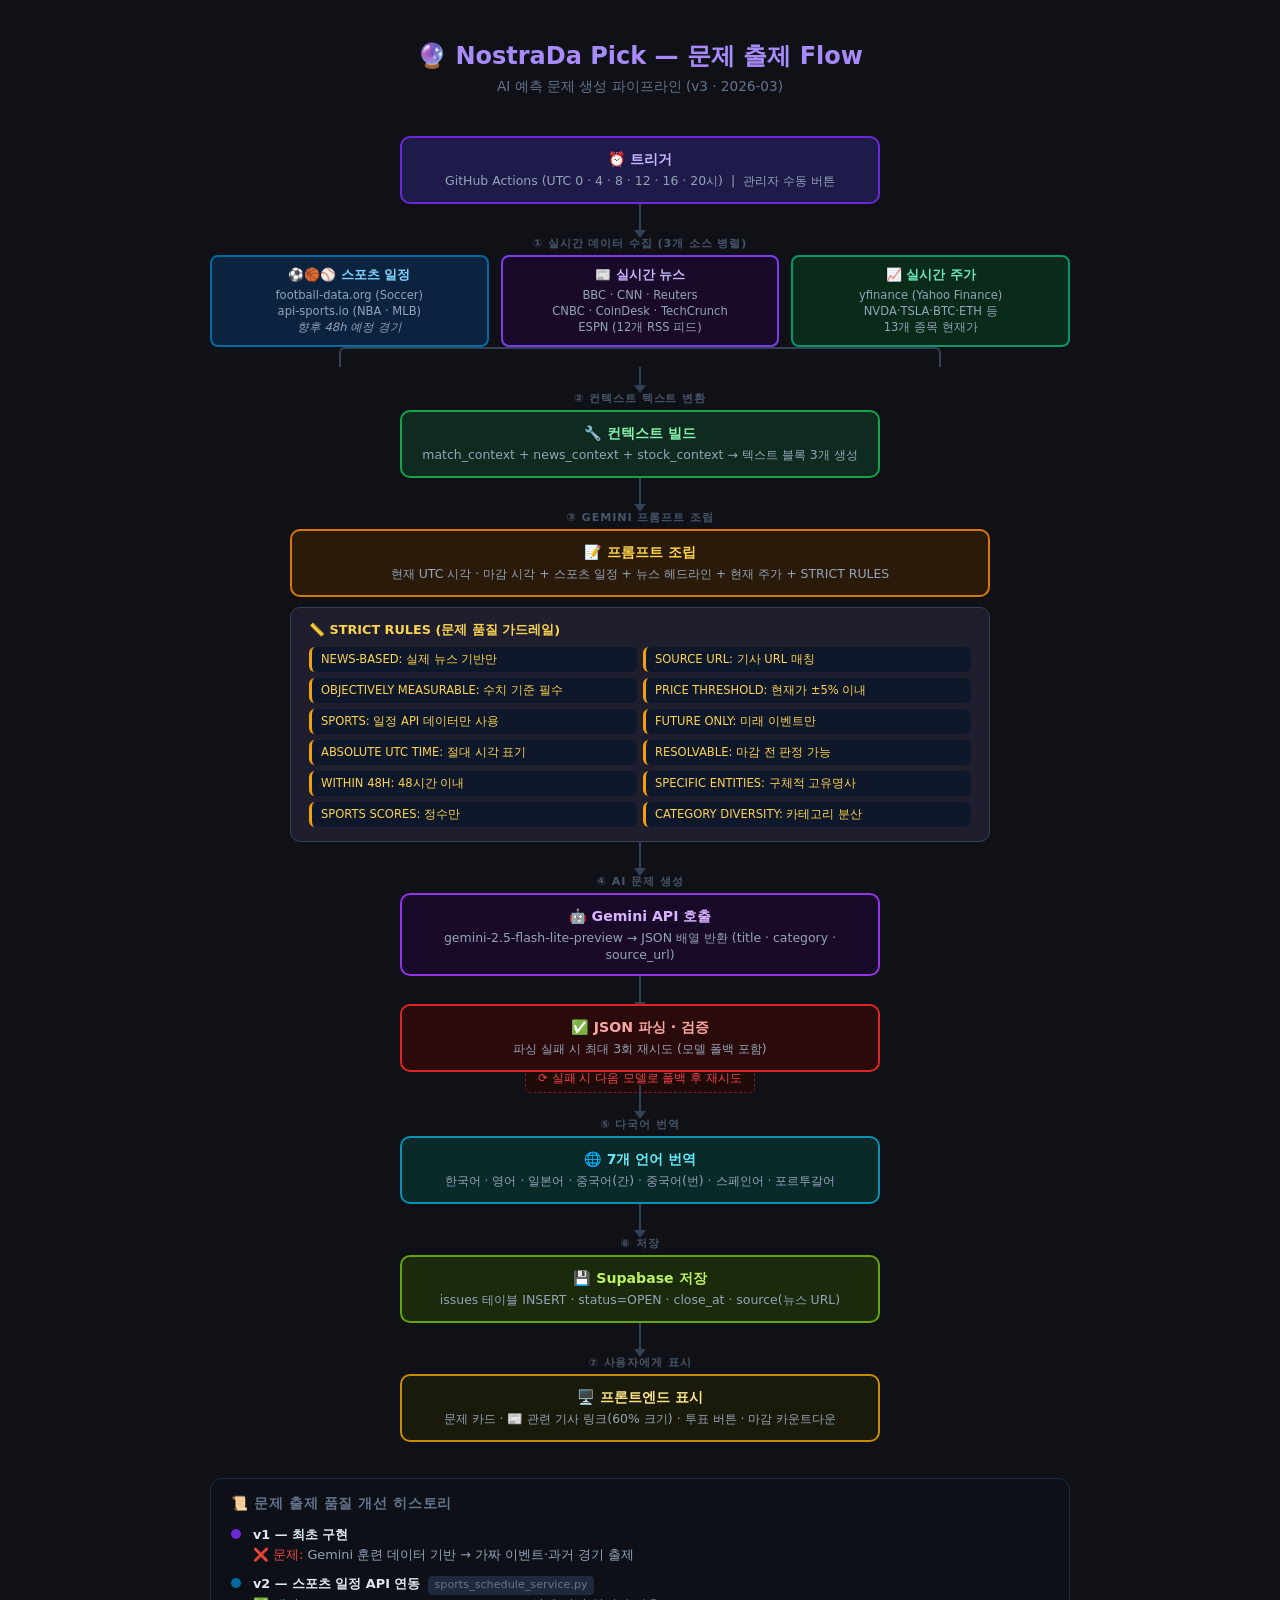
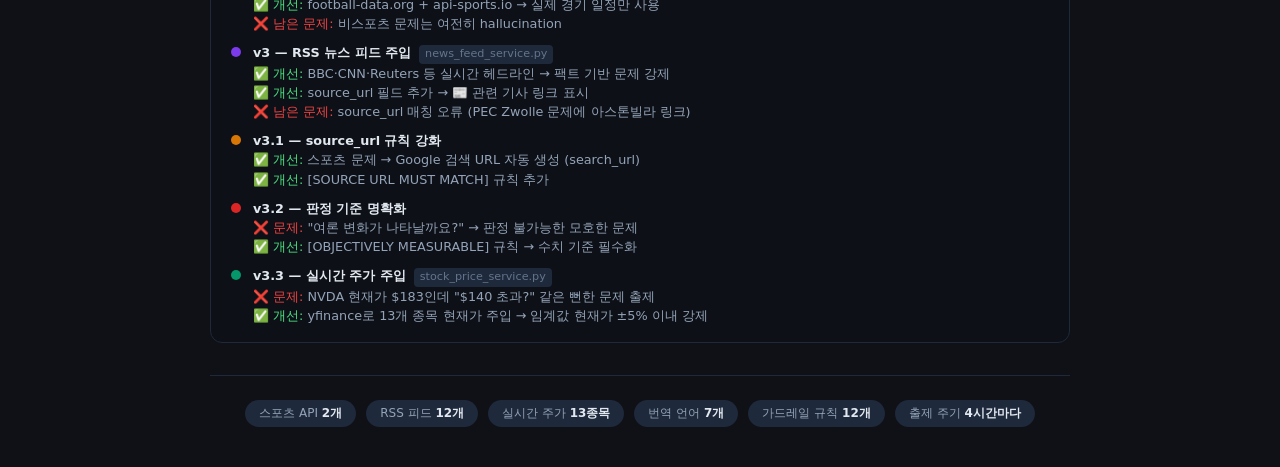
==== docs/issue_generation_flow.html @ d98c5306 "feat: 실시간 데이터 기반 문제 품질 대폭 개선 (v3.3) - yfinance로 70개 종목 실시간 주가 주입 → 뻔한 주가 문제 방지 (±5% 규칙) - RSS 18개 피드" ====
<!DOCTYPE html>
<html lang="ko">
<head>
<meta charset="UTF-8">
<meta name="viewport" content="width=device-width, initial-scale=1.0">
<title>NostraDa Pick — 문제 출제 플로우</title>
<style>
  * { box-sizing: border-box; margin: 0; padding: 0; }
  body {
    background: #0f1117;
    color: #e2e8f0;
    font-family: 'Segoe UI', system-ui, sans-serif;
    padding: 40px 20px;
  }
  h1 {
    text-align: center;
    font-size: 1.5rem;
    color: #a78bfa;
    margin-bottom: 6px;
  }
  .subtitle {
    text-align: center;
    font-size: 0.85rem;
    color: #64748b;
    margin-bottom: 40px;
  }

  /* ── Layout ── */
  .flow {
    display: flex;
    flex-direction: column;
    align-items: center;
    gap: 0;
    max-width: 860px;
    margin: 0 auto;
  }

  /* ── Boxes ── */
  .node {
    border-radius: 10px;
    padding: 12px 20px;
    text-align: center;
    font-size: 0.88rem;
    font-weight: 600;
    width: 100%;
    max-width: 480px;
    position: relative;
  }
  .node .sub {
    font-weight: 400;
    font-size: 0.78rem;
    color: #94a3b8;
    margin-top: 4px;
  }

  .trigger  { background: #1e1b4b; border: 2px solid #6d28d9; color: #c4b5fd; }
  .collect  { background: #0c2340; border: 2px solid #0369a1; color: #7dd3fc; }
  .build    { background: #0f2a1f; border: 2px solid #16a34a; color: #86efac; }
  .prompt   { background: #2a1a0a; border: 2px solid #d97706; color: #fcd34d; }
  .gemini   { background: #1a0a2a; border: 2px solid #9333ea; color: #d8b4fe; }
  .validate { background: #2a0a0a; border: 2px solid #dc2626; color: #fca5a5; }
  .translate{ background: #0a2a2a; border: 2px solid #0891b2; color: #67e8f9; }
  .save     { background: #1a2a0a; border: 2px solid #65a30d; color: #bef264; }
  .frontend { background: #1a1a0a; border: 2px solid #ca8a04; color: #fde68a; }

  /* ── Parallel collect section ── */
  .parallel-row {
    display: flex;
    gap: 12px;
    width: 100%;
    max-width: 860px;
    justify-content: center;
  }
  .parallel-col {
    flex: 1;
    display: flex;
    flex-direction: column;
    align-items: center;
    gap: 0;
    min-width: 0;
  }
  .parallel-node {
    border-radius: 8px;
    padding: 10px 12px;
    text-align: center;
    font-size: 0.8rem;
    font-weight: 600;
    width: 100%;
  }
  .parallel-node .source {
    font-weight: 400;
    font-size: 0.72rem;
    color: #94a3b8;
    margin-top: 3px;
    line-height: 1.4;
  }
  .pn-sports  { background: #0c2340; border: 2px solid #0369a1; color: #7dd3fc; }
  .pn-news    { background: #1a0a2a; border: 2px solid #7c3aed; color: #c4b5fd; }
  .pn-stock   { background: #0a2a1a; border: 2px solid #059669; color: #6ee7b7; }

  /* ── Arrows ── */
  .arrow {
    width: 2px;
    height: 28px;
    background: #334155;
    position: relative;
    align-self: center;
  }
  .arrow::after {
    content: '';
    position: absolute;
    bottom: -6px;
    left: 50%;
    transform: translateX(-50%);
    border-left: 6px solid transparent;
    border-right: 6px solid transparent;
    border-top: 8px solid #334155;
  }
  .arrow-label {
    font-size: 0.7rem;
    color: #64748b;
    margin: -8px 0 -8px 0;
    align-self: center;
    background: #0f1117;
    padding: 0 6px;
    z-index: 1;
  }

  /* ── Merge line above prompt ── */
  .merge-zone {
    display: flex;
    flex-direction: column;
    align-items: center;
    width: 100%;
    max-width: 860px;
  }
  .merge-bracket {
    width: 70%;
    height: 20px;
    border: 2px solid #334155;
    border-bottom: none;
    border-radius: 6px 6px 0 0;
    margin-bottom: 0;
  }

  /* ── Rules box ── */
  .rules-box {
    width: 100%;
    max-width: 700px;
    background: #1e1e2e;
    border: 1px solid #334155;
    border-radius: 10px;
    padding: 14px 18px;
    margin: 0;
  }
  .rules-box h3 {
    font-size: 0.8rem;
    color: #fcd34d;
    margin-bottom: 8px;
  }
  .rules-grid {
    display: grid;
    grid-template-columns: 1fr 1fr;
    gap: 6px;
  }
  .rule-tag {
    background: #0f172a;
    border-radius: 6px;
    padding: 5px 9px;
    font-size: 0.72rem;
    color: #94a3b8;
    border-left: 3px solid #475569;
  }
  .rule-tag.active { border-left-color: #f59e0b; color: #fcd34d; }

  /* ── Retry loop ── */
  .retry-note {
    font-size: 0.72rem;
    color: #ef4444;
    background: #1f0a0a;
    border: 1px dashed #7f1d1d;
    border-radius: 6px;
    padding: 6px 12px;
    margin-top: -8px;
    margin-bottom: -8px;
    align-self: center;
  }

  /* ── Stats bar ── */
  .stats-bar {
    display: flex;
    gap: 10px;
    flex-wrap: wrap;
    justify-content: center;
    width: 100%;
    max-width: 860px;
    margin-top: 32px;
    padding-top: 24px;
    border-top: 1px solid #1e293b;
  }
  .stat-chip {
    background: #1e293b;
    border-radius: 20px;
    padding: 5px 14px;
    font-size: 0.75rem;
    color: #94a3b8;
  }
  .stat-chip span { color: #e2e8f0; font-weight: 700; }

  /* ── Section label ── */
  .section-label {
    font-size: 0.7rem;
    font-weight: 700;
    letter-spacing: 0.08em;
    color: #475569;
    text-transform: uppercase;
    margin: 4px 0;
    align-self: center;
  }

  /* ── Problem history ── */
  .history {
    width: 100%;
    max-width: 860px;
    margin-top: 36px;
    padding: 16px 20px;
    background: #0d1117;
    border: 1px solid #1e293b;
    border-radius: 12px;
  }
  .history h2 {
    font-size: 0.85rem;
    color: #64748b;
    margin-bottom: 12px;
    text-transform: uppercase;
    letter-spacing: 0.05em;
  }
  .timeline {
    display: flex;
    flex-direction: column;
    gap: 10px;
  }
  .tl-item {
    display: flex;
    gap: 12px;
    align-items: flex-start;
  }
  .tl-dot {
    width: 10px;
    height: 10px;
    border-radius: 50%;
    margin-top: 4px;
    flex-shrink: 0;
  }
  .tl-content { font-size: 0.8rem; line-height: 1.5; color: #94a3b8; }
  .tl-content strong { color: #e2e8f0; }
  .tl-content .tag {
    display: inline-block;
    background: #1e293b;
    border-radius: 4px;
    padding: 1px 6px;
    font-size: 0.7rem;
    margin-left: 4px;
    color: #64748b;
  }
  .tl-content .problem { color: #ef4444; }
  .tl-content .fix    { color: #4ade80; }
</style>
</head>
<body>

<h1>🔮 NostraDa Pick — 문제 출제 Flow</h1>
<p class="subtitle">AI 예측 문제 생성 파이프라인 (v3 · 2026-03)</p>

<div class="flow">

  <!-- STEP 1: 트리거 -->
  <div class="node trigger">
    ⏰ 트리거
    <div class="sub">GitHub Actions (UTC 0 · 4 · 8 · 12 · 16 · 20시) &nbsp;|&nbsp; 관리자 수동 버튼</div>
  </div>
  <div class="arrow"></div>

  <!-- STEP 2: 병렬 데이터 수집 -->
  <div class="section-label">① 실시간 데이터 수집 (3개 소스 병렬)</div>
  <div class="parallel-row">

    <div class="parallel-col">
      <div class="parallel-node pn-sports">
        ⚽🏀⚾ 스포츠 일정
        <div class="source">
          football-data.org (Soccer)<br>
          api-sports.io (NBA · MLB)<br>
          <em>향후 48h 예정 경기</em>
        </div>
      </div>
    </div>

    <div class="parallel-col">
      <div class="parallel-node pn-news">
        📰 실시간 뉴스
        <div class="source">
          BBC · CNN · Reuters<br>
          CNBC · CoinDesk · TechCrunch<br>
          ESPN (12개 RSS 피드)
        </div>
      </div>
    </div>

    <div class="parallel-col">
      <div class="parallel-node pn-stock">
        📈 실시간 주가
        <div class="source">
          yfinance (Yahoo Finance)<br>
          NVDA·TSLA·BTC·ETH 등<br>
          13개 종목 현재가
        </div>
      </div>
    </div>

  </div>

  <!-- merge -->
  <div class="merge-zone">
    <div class="merge-bracket"></div>
    <div class="arrow" style="height:20px;"></div>
  </div>

  <!-- STEP 3: 컨텍스트 빌드 -->
  <div class="section-label">② 컨텍스트 텍스트 변환</div>
  <div class="node build">
    🔧 컨텍스트 빌드
    <div class="sub">match_context + news_context + stock_context → 텍스트 블록 3개 생성</div>
  </div>
  <div class="arrow"></div>

  <!-- STEP 4: 프롬프트 조립 -->
  <div class="section-label">③ Gemini 프롬프트 조립</div>
  <div class="node prompt" style="max-width:700px;">
    📝 프롬프트 조립
    <div class="sub">현재 UTC 시각 · 마감 시각 + 스포츠 일정 + 뉴스 헤드라인 + 현재 주가 + STRICT RULES</div>
  </div>
  <div style="height:10px;"></div>
  <div class="rules-box">
    <h3>📏 STRICT RULES (문제 품질 가드레일)</h3>
    <div class="rules-grid">
      <div class="rule-tag active">NEWS-BASED: 실제 뉴스 기반만</div>
      <div class="rule-tag active">SOURCE URL: 기사 URL 매칭</div>
      <div class="rule-tag active">OBJECTIVELY MEASURABLE: 수치 기준 필수</div>
      <div class="rule-tag active">PRICE THRESHOLD: 현재가 ±5% 이내</div>
      <div class="rule-tag active">SPORTS: 일정 API 데이터만 사용</div>
      <div class="rule-tag active">FUTURE ONLY: 미래 이벤트만</div>
      <div class="rule-tag active">ABSOLUTE UTC TIME: 절대 시각 표기</div>
      <div class="rule-tag active">RESOLVABLE: 마감 전 판정 가능</div>
      <div class="rule-tag active">WITHIN 48H: 48시간 이내</div>
      <div class="rule-tag active">SPECIFIC ENTITIES: 구체적 고유명사</div>
      <div class="rule-tag active">SPORTS SCORES: 정수만</div>
      <div class="rule-tag active">CATEGORY DIVERSITY: 카테고리 분산</div>
    </div>
  </div>
  <div class="arrow"></div>

  <!-- STEP 5: Gemini 호출 -->
  <div class="section-label">④ AI 문제 생성</div>
  <div class="node gemini">
    🤖 Gemini API 호출
    <div class="sub">gemini-2.5-flash-lite-preview → JSON 배열 반환 (title · category · source_url)</div>
  </div>
  <div class="arrow"></div>

  <!-- STEP 6: 검증 -->
  <div class="node validate">
    ✅ JSON 파싱 · 검증
    <div class="sub">파싱 실패 시 최대 3회 재시도 (모델 폴백 포함)</div>
  </div>
  <div class="retry-note">⟳ 실패 시 다음 모델로 폴백 후 재시도</div>
  <div class="arrow"></div>

  <!-- STEP 7: 번역 -->
  <div class="section-label">⑤ 다국어 번역</div>
  <div class="node translate">
    🌐 7개 언어 번역
    <div class="sub">한국어 · 영어 · 일본어 · 중국어(간) · 중국어(번) · 스페인어 · 포르투갈어</div>
  </div>
  <div class="arrow"></div>

  <!-- STEP 8: DB 저장 -->
  <div class="section-label">⑥ 저장</div>
  <div class="node save">
    💾 Supabase 저장
    <div class="sub">issues 테이블 INSERT · status=OPEN · close_at · source(뉴스 URL)</div>
  </div>
  <div class="arrow"></div>

  <!-- STEP 9: 프론트엔드 -->
  <div class="section-label">⑦ 사용자에게 표시</div>
  <div class="node frontend">
    🖥️ 프론트엔드 표시
    <div class="sub">문제 카드 · 📰 관련 기사 링크(60% 크기) · 투표 버튼 · 마감 카운트다운</div>
  </div>

  <!-- ── 개선 히스토리 ── -->
  <div class="history">
    <h2>📜 문제 출제 품질 개선 히스토리</h2>
    <div class="timeline">

      <div class="tl-item">
        <div class="tl-dot" style="background:#6d28d9;"></div>
        <div class="tl-content">
          <strong>v1 — 최초 구현</strong>
          <div><span class="problem">❌ 문제:</span> Gemini 훈련 데이터 기반 → 가짜 이벤트·과거 경기 출제</div>
        </div>
      </div>

      <div class="tl-item">
        <div class="tl-dot" style="background:#0369a1;"></div>
        <div class="tl-content">
          <strong>v2 — 스포츠 일정 API 연동</strong> <span class="tag">sports_schedule_service.py</span>
          <div><span class="fix">✅ 개선:</span> football-data.org + api-sports.io → 실제 경기 일정만 사용</div>
          <div><span class="problem">❌ 남은 문제:</span> 비스포츠 문제는 여전히 hallucination</div>
        </div>
      </div>

      <div class="tl-item">
        <div class="tl-dot" style="background:#7c3aed;"></div>
        <div class="tl-content">
          <strong>v3 — RSS 뉴스 피드 주입</strong> <span class="tag">news_feed_service.py</span>
          <div><span class="fix">✅ 개선:</span> BBC·CNN·Reuters 등 실시간 헤드라인 → 팩트 기반 문제 강제</div>
          <div><span class="fix">✅ 개선:</span> source_url 필드 추가 → 📰 관련 기사 링크 표시</div>
          <div><span class="problem">❌ 남은 문제:</span> source_url 매칭 오류 (PEC Zwolle 문제에 아스톤빌라 링크)</div>
        </div>
      </div>

      <div class="tl-item">
        <div class="tl-dot" style="background:#d97706;"></div>
        <div class="tl-content">
          <strong>v3.1 — source_url 규칙 강화</strong>
          <div><span class="fix">✅ 개선:</span> 스포츠 문제 → Google 검색 URL 자동 생성 (search_url)</div>
          <div><span class="fix">✅ 개선:</span> [SOURCE URL MUST MATCH] 규칙 추가</div>
        </div>
      </div>

      <div class="tl-item">
        <div class="tl-dot" style="background:#dc2626;"></div>
        <div class="tl-content">
          <strong>v3.2 — 판정 기준 명확화</strong>
          <div><span class="problem">❌ 문제:</span> "여론 변화가 나타날까요?" → 판정 불가능한 모호한 문제</div>
          <div><span class="fix">✅ 개선:</span> [OBJECTIVELY MEASURABLE] 규칙 → 수치 기준 필수화</div>
        </div>
      </div>

      <div class="tl-item">
        <div class="tl-dot" style="background:#059669;"></div>
        <div class="tl-content">
          <strong>v3.3 — 실시간 주가 주입</strong> <span class="tag">stock_price_service.py</span>
          <div><span class="problem">❌ 문제:</span> NVDA 현재가 $183인데 "$140 초과?" 같은 뻔한 문제 출제</div>
          <div><span class="fix">✅ 개선:</span> yfinance로 13개 종목 현재가 주입 → 임계값 현재가 ±5% 이내 강제</div>
        </div>
      </div>

    </div>
  </div>

  <!-- stats -->
  <div class="stats-bar">
    <div class="stat-chip">스포츠 API <span>2개</span></div>
    <div class="stat-chip">RSS 피드 <span>12개</span></div>
    <div class="stat-chip">실시간 주가 <span>13종목</span></div>
    <div class="stat-chip">번역 언어 <span>7개</span></div>
    <div class="stat-chip">가드레일 규칙 <span>12개</span></div>
    <div class="stat-chip">출제 주기 <span>4시간마다</span></div>
  </div>

</div>

</body>
</html>
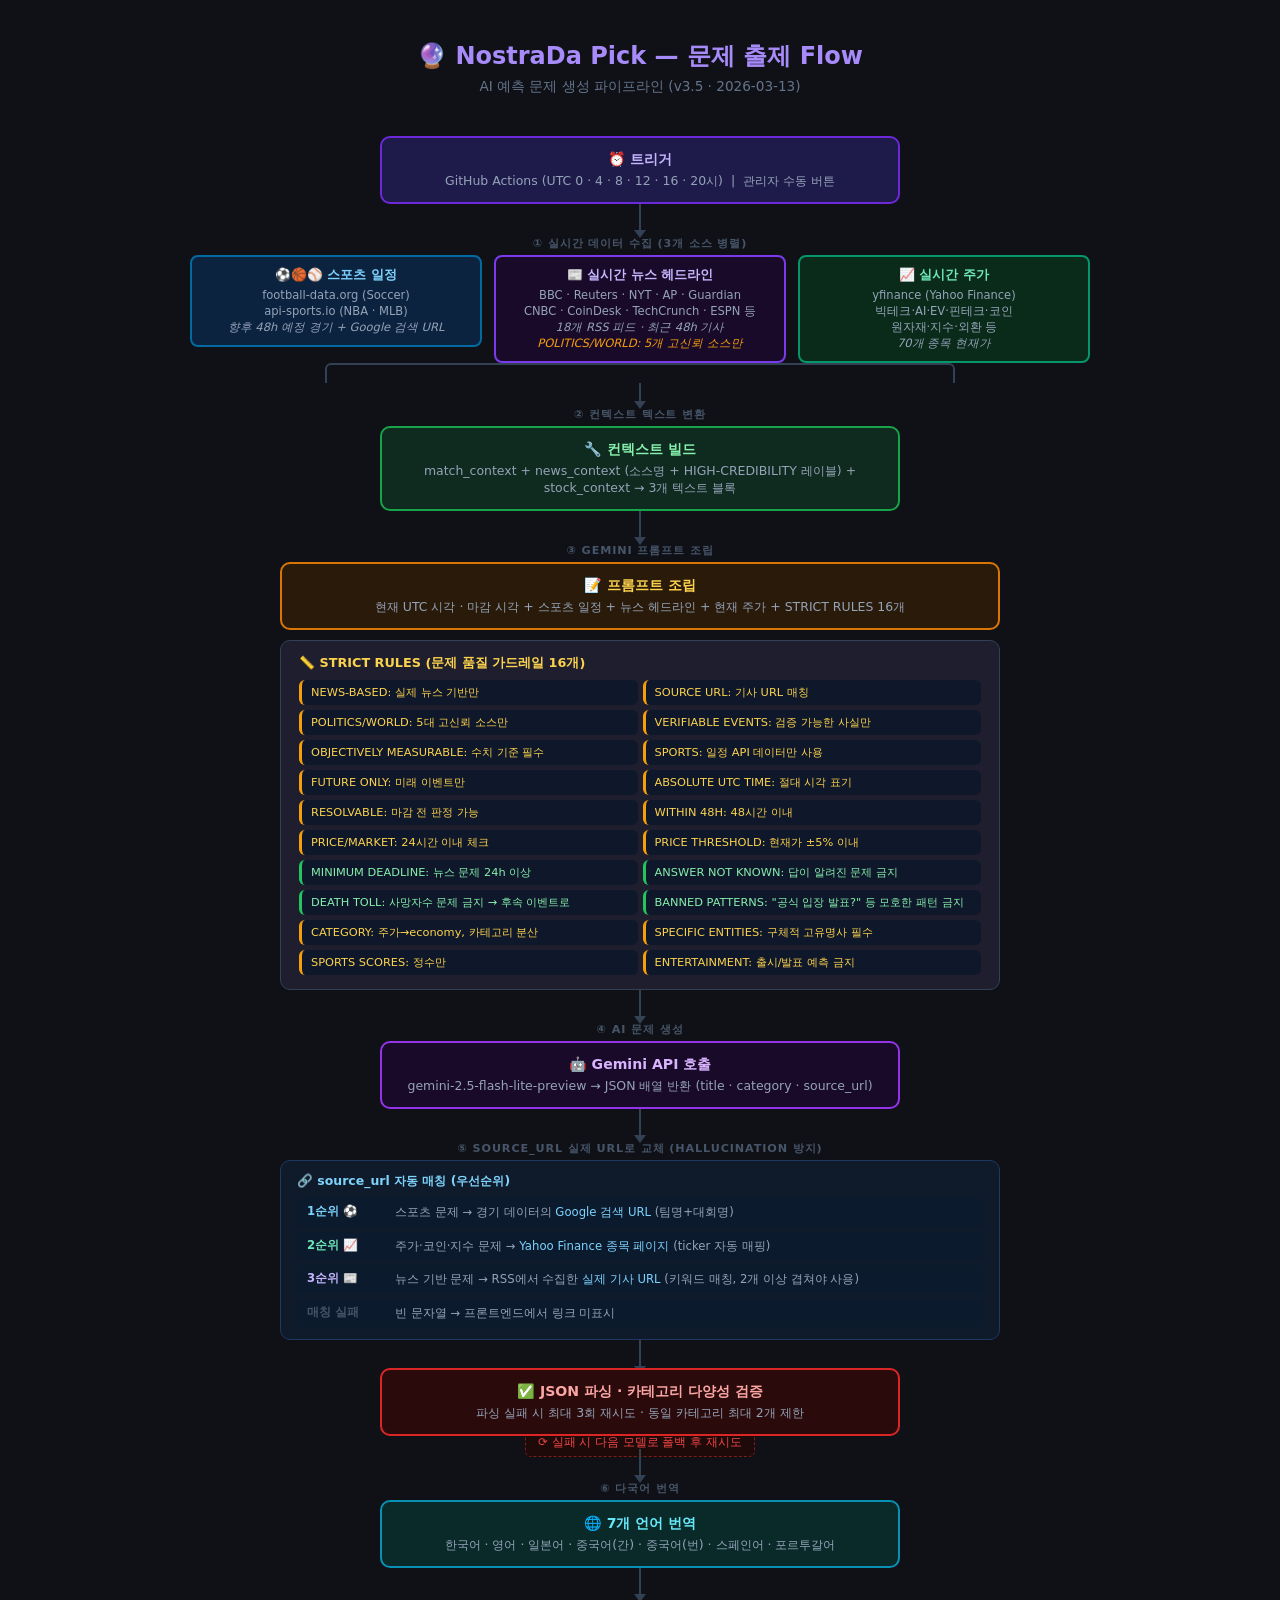
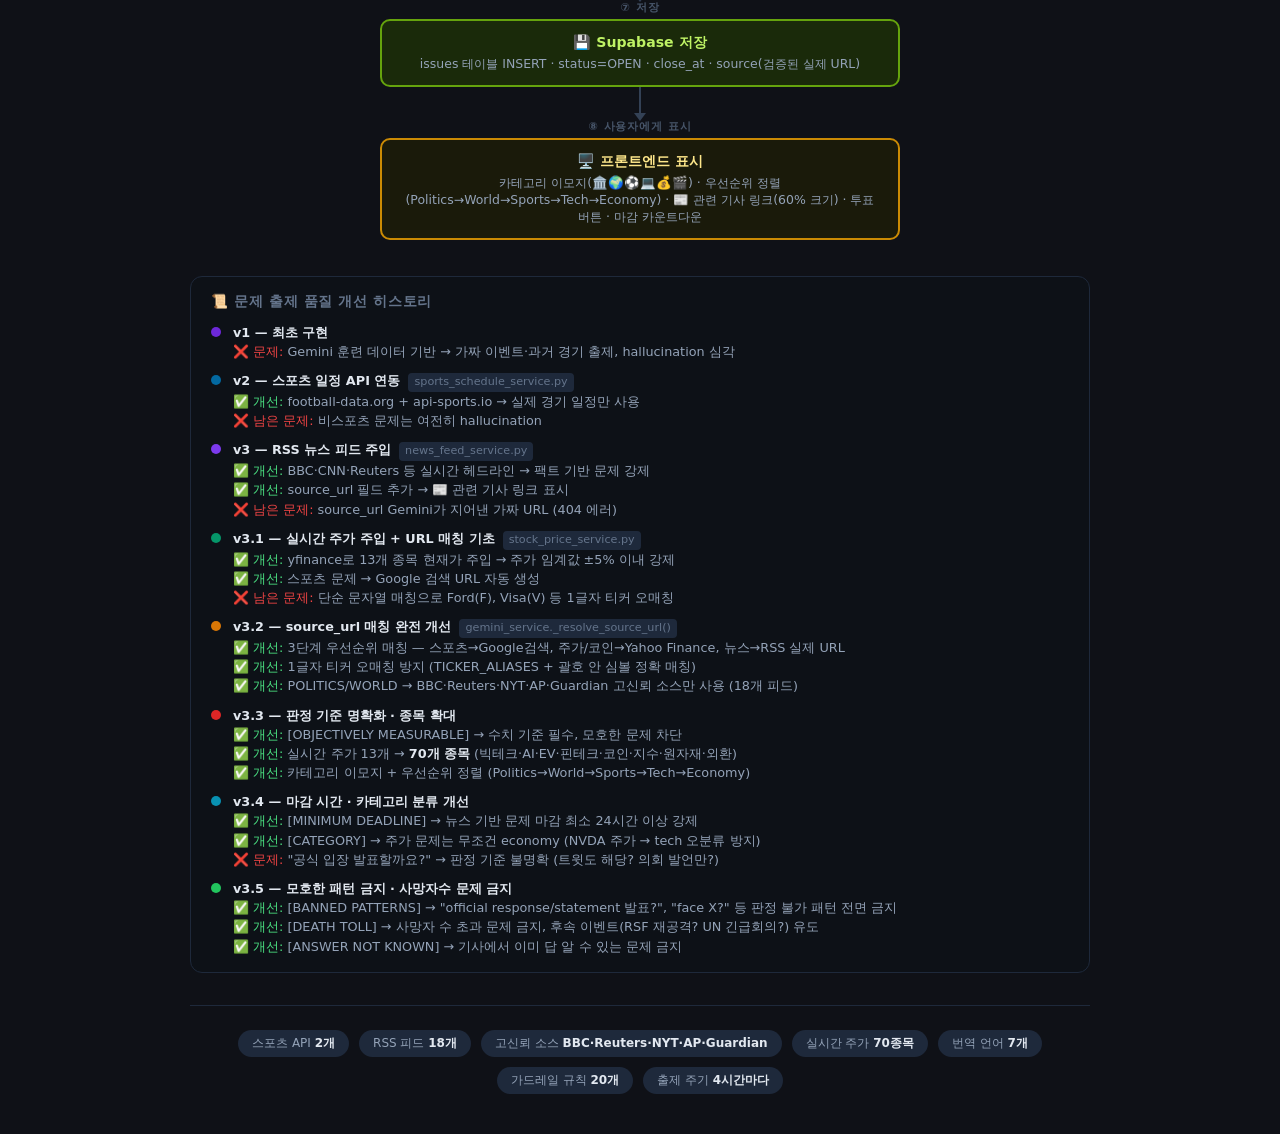
==== commit 317eebc1: "docs: update issue_generation_flow to v3.5" ====
--- a/docs/issue_generation_flow.html
+++ b/docs/issue_generation_flow.html
@@ -31,7 +31,7 @@
     flex-direction: column;
     align-items: center;
     gap: 0;
-    max-width: 860px;
+    max-width: 900px;
     margin: 0 auto;
   }
 
@@ -43,7 +43,7 @@
     font-size: 0.88rem;
     font-weight: 600;
     width: 100%;
-    max-width: 480px;
+    max-width: 520px;
     position: relative;
   }
   .node .sub {
@@ -68,7 +68,7 @@
     display: flex;
     gap: 12px;
     width: 100%;
-    max-width: 860px;
+    max-width: 900px;
     justify-content: center;
   }
   .parallel-col {
@@ -116,15 +116,6 @@
     border-right: 6px solid transparent;
     border-top: 8px solid #334155;
   }
-  .arrow-label {
-    font-size: 0.7rem;
-    color: #64748b;
-    margin: -8px 0 -8px 0;
-    align-self: center;
-    background: #0f1117;
-    padding: 0 6px;
-    z-index: 1;
-  }
 
   /* ── Merge line above prompt ── */
   .merge-zone {
@@ -132,7 +123,7 @@
     flex-direction: column;
     align-items: center;
     width: 100%;
-    max-width: 860px;
+    max-width: 900px;
   }
   .merge-bracket {
     width: 70%;
@@ -143,10 +134,47 @@
     margin-bottom: 0;
   }
 
+  /* ── URL 매칭 박스 ── */
+  .url-box {
+    width: 100%;
+    max-width: 720px;
+    background: #0f1a2a;
+    border: 1px solid #1e3a5f;
+    border-radius: 10px;
+    padding: 12px 16px;
+    margin: 0;
+  }
+  .url-box h3 {
+    font-size: 0.78rem;
+    color: #7dd3fc;
+    margin-bottom: 8px;
+  }
+  .url-grid {
+    display: flex;
+    flex-direction: column;
+    gap: 5px;
+  }
+  .url-row {
+    display: flex;
+    align-items: flex-start;
+    gap: 8px;
+    font-size: 0.73rem;
+    background: #0c1a2e;
+    border-radius: 6px;
+    padding: 6px 10px;
+  }
+  .url-label {
+    font-weight: 700;
+    flex-shrink: 0;
+    min-width: 80px;
+  }
+  .url-desc { color: #94a3b8; line-height: 1.4; }
+  .url-desc em { color: #7dd3fc; font-style: normal; }
+
   /* ── Rules box ── */
   .rules-box {
     width: 100%;
-    max-width: 700px;
+    max-width: 720px;
     background: #1e1e2e;
     border: 1px solid #334155;
     border-radius: 10px;
@@ -161,17 +189,18 @@
   .rules-grid {
     display: grid;
     grid-template-columns: 1fr 1fr;
-    gap: 6px;
+    gap: 5px;
   }
   .rule-tag {
     background: #0f172a;
     border-radius: 6px;
     padding: 5px 9px;
-    font-size: 0.72rem;
+    font-size: 0.71rem;
     color: #94a3b8;
     border-left: 3px solid #475569;
   }
   .rule-tag.active { border-left-color: #f59e0b; color: #fcd34d; }
+  .rule-tag.new    { border-left-color: #22c55e; color: #86efac; }
 
   /* ── Retry loop ── */
   .retry-note {
@@ -193,7 +222,7 @@
     flex-wrap: wrap;
     justify-content: center;
     width: 100%;
-    max-width: 860px;
+    max-width: 900px;
     margin-top: 32px;
     padding-top: 24px;
     border-top: 1px solid #1e293b;
@@ -221,7 +250,7 @@
   /* ── Problem history ── */
   .history {
     width: 100%;
-    max-width: 860px;
+    max-width: 900px;
     margin-top: 36px;
     padding: 16px 20px;
     background: #0d1117;
@@ -270,7 +299,7 @@
 <body>
 
 <h1>🔮 NostraDa Pick — 문제 출제 Flow</h1>
-<p class="subtitle">AI 예측 문제 생성 파이프라인 (v3 · 2026-03)</p>
+<p class="subtitle">AI 예측 문제 생성 파이프라인 (v3.5 · 2026-03-13)</p>
 
 <div class="flow">
 
@@ -291,18 +320,19 @@
         <div class="source">
           football-data.org (Soccer)<br>
           api-sports.io (NBA · MLB)<br>
-          <em>향후 48h 예정 경기</em>
+          <em>향후 48h 예정 경기 + Google 검색 URL</em>
         </div>
       </div>
     </div>
 
     <div class="parallel-col">
       <div class="parallel-node pn-news">
-        📰 실시간 뉴스
+        📰 실시간 뉴스 헤드라인
         <div class="source">
-          BBC · CNN · Reuters<br>
-          CNBC · CoinDesk · TechCrunch<br>
-          ESPN (12개 RSS 피드)
+          BBC · Reuters · NYT · AP · Guardian<br>
+          CNBC · CoinDesk · TechCrunch · ESPN 등<br>
+          <em>18개 RSS 피드 · 최근 48h 기사</em><br>
+          <em style="color:#f59e0b;">POLITICS/WORLD: 5개 고신뢰 소스만</em>
         </div>
       </div>
     </div>
@@ -312,8 +342,9 @@
         📈 실시간 주가
         <div class="source">
           yfinance (Yahoo Finance)<br>
-          NVDA·TSLA·BTC·ETH 등<br>
-          13개 종목 현재가
+          빅테크·AI·EV·핀테크·코인<br>
+          원자재·지수·외환 등<br>
+          <em>70개 종목 현재가</em>
         </div>
       </div>
     </div>
@@ -330,32 +361,40 @@
   <div class="section-label">② 컨텍스트 텍스트 변환</div>
   <div class="node build">
     🔧 컨텍스트 빌드
-    <div class="sub">match_context + news_context + stock_context → 텍스트 블록 3개 생성</div>
+    <div class="sub">match_context + news_context (소스명 + HIGH-CREDIBILITY 레이블) + stock_context → 3개 텍스트 블록</div>
   </div>
   <div class="arrow"></div>
 
   <!-- STEP 4: 프롬프트 조립 -->
   <div class="section-label">③ Gemini 프롬프트 조립</div>
-  <div class="node prompt" style="max-width:700px;">
+  <div class="node prompt" style="max-width:720px;">
     📝 프롬프트 조립
-    <div class="sub">현재 UTC 시각 · 마감 시각 + 스포츠 일정 + 뉴스 헤드라인 + 현재 주가 + STRICT RULES</div>
+    <div class="sub">현재 UTC 시각 · 마감 시각 + 스포츠 일정 + 뉴스 헤드라인 + 현재 주가 + STRICT RULES 16개</div>
   </div>
   <div style="height:10px;"></div>
   <div class="rules-box">
-    <h3>📏 STRICT RULES (문제 품질 가드레일)</h3>
+    <h3>📏 STRICT RULES (문제 품질 가드레일 16개)</h3>
     <div class="rules-grid">
       <div class="rule-tag active">NEWS-BASED: 실제 뉴스 기반만</div>
       <div class="rule-tag active">SOURCE URL: 기사 URL 매칭</div>
+      <div class="rule-tag active">POLITICS/WORLD: 5대 고신뢰 소스만</div>
+      <div class="rule-tag active">VERIFIABLE EVENTS: 검증 가능한 사실만</div>
       <div class="rule-tag active">OBJECTIVELY MEASURABLE: 수치 기준 필수</div>
-      <div class="rule-tag active">PRICE THRESHOLD: 현재가 ±5% 이내</div>
       <div class="rule-tag active">SPORTS: 일정 API 데이터만 사용</div>
       <div class="rule-tag active">FUTURE ONLY: 미래 이벤트만</div>
       <div class="rule-tag active">ABSOLUTE UTC TIME: 절대 시각 표기</div>
       <div class="rule-tag active">RESOLVABLE: 마감 전 판정 가능</div>
       <div class="rule-tag active">WITHIN 48H: 48시간 이내</div>
-      <div class="rule-tag active">SPECIFIC ENTITIES: 구체적 고유명사</div>
+      <div class="rule-tag active">PRICE/MARKET: 24시간 이내 체크</div>
+      <div class="rule-tag active">PRICE THRESHOLD: 현재가 ±5% 이내</div>
+      <div class="rule-tag new">MINIMUM DEADLINE: 뉴스 문제 24h 이상</div>
+      <div class="rule-tag new">ANSWER NOT KNOWN: 답이 알려진 문제 금지</div>
+      <div class="rule-tag new">DEATH TOLL: 사망자수 문제 금지 → 후속 이벤트로</div>
+      <div class="rule-tag new">BANNED PATTERNS: "공식 입장 발표?" 등 모호한 패턴 금지</div>
+      <div class="rule-tag active">CATEGORY: 주가→economy, 카테고리 분산</div>
+      <div class="rule-tag active">SPECIFIC ENTITIES: 구체적 고유명사 필수</div>
       <div class="rule-tag active">SPORTS SCORES: 정수만</div>
-      <div class="rule-tag active">CATEGORY DIVERSITY: 카테고리 분산</div>
+      <div class="rule-tag active">ENTERTAINMENT: 출시/발표 예측 금지</div>
     </div>
   </div>
   <div class="arrow"></div>
@@ -368,16 +407,41 @@
   </div>
   <div class="arrow"></div>
 
+  <!-- STEP 5.5: source_url 매칭 -->
+  <div class="section-label">⑤ source_url 실제 URL로 교체 (hallucination 방지)</div>
+  <div class="url-box">
+    <h3>🔗 source_url 자동 매칭 (우선순위)</h3>
+    <div class="url-grid">
+      <div class="url-row">
+        <span class="url-label" style="color:#7dd3fc;">1순위 ⚽</span>
+        <span class="url-desc">스포츠 문제 → 경기 데이터의 <em>Google 검색 URL</em> (팀명+대회명)</span>
+      </div>
+      <div class="url-row">
+        <span class="url-label" style="color:#6ee7b7;">2순위 📈</span>
+        <span class="url-desc">주가·코인·지수 문제 → <em>Yahoo Finance 종목 페이지</em> (ticker 자동 매핑)</span>
+      </div>
+      <div class="url-row">
+        <span class="url-label" style="color:#c4b5fd;">3순위 📰</span>
+        <span class="url-desc">뉴스 기반 문제 → RSS에서 수집한 <em>실제 기사 URL</em> (키워드 매칭, 2개 이상 겹쳐야 사용)</span>
+      </div>
+      <div class="url-row">
+        <span class="url-label" style="color:#475569;">매칭 실패</span>
+        <span class="url-desc">빈 문자열 → 프론트엔드에서 링크 미표시</span>
+      </div>
+    </div>
+  </div>
+  <div class="arrow"></div>
+
   <!-- STEP 6: 검증 -->
   <div class="node validate">
-    ✅ JSON 파싱 · 검증
-    <div class="sub">파싱 실패 시 최대 3회 재시도 (모델 폴백 포함)</div>
+    ✅ JSON 파싱 · 카테고리 다양성 검증
+    <div class="sub">파싱 실패 시 최대 3회 재시도 · 동일 카테고리 최대 2개 제한</div>
   </div>
   <div class="retry-note">⟳ 실패 시 다음 모델로 폴백 후 재시도</div>
   <div class="arrow"></div>
 
   <!-- STEP 7: 번역 -->
-  <div class="section-label">⑤ 다국어 번역</div>
+  <div class="section-label">⑥ 다국어 번역</div>
   <div class="node translate">
     🌐 7개 언어 번역
     <div class="sub">한국어 · 영어 · 일본어 · 중국어(간) · 중국어(번) · 스페인어 · 포르투갈어</div>
@@ -385,18 +449,18 @@
   <div class="arrow"></div>
 
   <!-- STEP 8: DB 저장 -->
-  <div class="section-label">⑥ 저장</div>
+  <div class="section-label">⑦ 저장</div>
   <div class="node save">
     💾 Supabase 저장
-    <div class="sub">issues 테이블 INSERT · status=OPEN · close_at · source(뉴스 URL)</div>
+    <div class="sub">issues 테이블 INSERT · status=OPEN · close_at · source(검증된 실제 URL)</div>
   </div>
   <div class="arrow"></div>
 
   <!-- STEP 9: 프론트엔드 -->
-  <div class="section-label">⑦ 사용자에게 표시</div>
+  <div class="section-label">⑧ 사용자에게 표시</div>
   <div class="node frontend">
     🖥️ 프론트엔드 표시
-    <div class="sub">문제 카드 · 📰 관련 기사 링크(60% 크기) · 투표 버튼 · 마감 카운트다운</div>
+    <div class="sub">카테고리 이모지(🏛️🌍⚽💻💰🎬) · 우선순위 정렬(Politics→World→Sports→Tech→Economy) · 📰 관련 기사 링크(60% 크기) · 투표 버튼 · 마감 카운트다운</div>
   </div>
 
   <!-- ── 개선 히스토리 ── -->
@@ -408,7 +472,7 @@
         <div class="tl-dot" style="background:#6d28d9;"></div>
         <div class="tl-content">
           <strong>v1 — 최초 구현</strong>
-          <div><span class="problem">❌ 문제:</span> Gemini 훈련 데이터 기반 → 가짜 이벤트·과거 경기 출제</div>
+          <div><span class="problem">❌ 문제:</span> Gemini 훈련 데이터 기반 → 가짜 이벤트·과거 경기 출제, hallucination 심각</div>
         </div>
       </div>
 
@@ -427,34 +491,57 @@
           <strong>v3 — RSS 뉴스 피드 주입</strong> <span class="tag">news_feed_service.py</span>
           <div><span class="fix">✅ 개선:</span> BBC·CNN·Reuters 등 실시간 헤드라인 → 팩트 기반 문제 강제</div>
           <div><span class="fix">✅ 개선:</span> source_url 필드 추가 → 📰 관련 기사 링크 표시</div>
-          <div><span class="problem">❌ 남은 문제:</span> source_url 매칭 오류 (PEC Zwolle 문제에 아스톤빌라 링크)</div>
+          <div><span class="problem">❌ 남은 문제:</span> source_url Gemini가 지어낸 가짜 URL (404 에러)</div>
+        </div>
+      </div>
+
+      <div class="tl-item">
+        <div class="tl-dot" style="background:#059669;"></div>
+        <div class="tl-content">
+          <strong>v3.1 — 실시간 주가 주입 + URL 매칭 기초</strong> <span class="tag">stock_price_service.py</span>
+          <div><span class="fix">✅ 개선:</span> yfinance로 13개 종목 현재가 주입 → 주가 임계값 ±5% 이내 강제</div>
+          <div><span class="fix">✅ 개선:</span> 스포츠 문제 → Google 검색 URL 자동 생성</div>
+          <div><span class="problem">❌ 남은 문제:</span> 단순 문자열 매칭으로 Ford(F), Visa(V) 등 1글자 티커 오매칭</div>
         </div>
       </div>
 
       <div class="tl-item">
         <div class="tl-dot" style="background:#d97706;"></div>
         <div class="tl-content">
-          <strong>v3.1 — source_url 규칙 강화</strong>
-          <div><span class="fix">✅ 개선:</span> 스포츠 문제 → Google 검색 URL 자동 생성 (search_url)</div>
-          <div><span class="fix">✅ 개선:</span> [SOURCE URL MUST MATCH] 규칙 추가</div>
+          <strong>v3.2 — source_url 매칭 완전 개선</strong> <span class="tag">gemini_service._resolve_source_url()</span>
+          <div><span class="fix">✅ 개선:</span> 3단계 우선순위 매칭 — 스포츠→Google검색, 주가/코인→Yahoo Finance, 뉴스→RSS 실제 URL</div>
+          <div><span class="fix">✅ 개선:</span> 1글자 티커 오매칭 방지 (TICKER_ALIASES + 괄호 안 심볼 정확 매칭)</div>
+          <div><span class="fix">✅ 개선:</span> POLITICS/WORLD → BBC·Reuters·NYT·AP·Guardian 고신뢰 소스만 사용 (18개 피드)</div>
         </div>
       </div>
 
       <div class="tl-item">
         <div class="tl-dot" style="background:#dc2626;"></div>
         <div class="tl-content">
-          <strong>v3.2 — 판정 기준 명확화</strong>
-          <div><span class="problem">❌ 문제:</span> "여론 변화가 나타날까요?" → 판정 불가능한 모호한 문제</div>
-          <div><span class="fix">✅ 개선:</span> [OBJECTIVELY MEASURABLE] 규칙 → 수치 기준 필수화</div>
-        </div>
-      </div>
-
-      <div class="tl-item">
-        <div class="tl-dot" style="background:#059669;"></div>
-        <div class="tl-content">
-          <strong>v3.3 — 실시간 주가 주입</strong> <span class="tag">stock_price_service.py</span>
-          <div><span class="problem">❌ 문제:</span> NVDA 현재가 $183인데 "$140 초과?" 같은 뻔한 문제 출제</div>
-          <div><span class="fix">✅ 개선:</span> yfinance로 13개 종목 현재가 주입 → 임계값 현재가 ±5% 이내 강제</div>
+          <strong>v3.3 — 판정 기준 명확화 · 종목 확대</strong>
+          <div><span class="fix">✅ 개선:</span> [OBJECTIVELY MEASURABLE] → 수치 기준 필수, 모호한 문제 차단</div>
+          <div><span class="fix">✅ 개선:</span> 실시간 주가 13개 → <strong>70개 종목</strong> (빅테크·AI·EV·핀테크·코인·지수·원자재·외환)</div>
+          <div><span class="fix">✅ 개선:</span> 카테고리 이모지 + 우선순위 정렬 (Politics→World→Sports→Tech→Economy)</div>
+        </div>
+      </div>
+
+      <div class="tl-item">
+        <div class="tl-dot" style="background:#0891b2;"></div>
+        <div class="tl-content">
+          <strong>v3.4 — 마감 시간 · 카테고리 분류 개선</strong>
+          <div><span class="fix">✅ 개선:</span> [MINIMUM DEADLINE] → 뉴스 기반 문제 마감 최소 24시간 이상 강제</div>
+          <div><span class="fix">✅ 개선:</span> [CATEGORY] → 주가 문제는 무조건 economy (NVDA 주가 → tech 오분류 방지)</div>
+          <div><span class="problem">❌ 문제:</span> "공식 입장 발표할까요?" → 판정 기준 불명확 (트윗도 해당? 의회 발언만?)</div>
+        </div>
+      </div>
+
+      <div class="tl-item">
+        <div class="tl-dot" style="background:#22c55e;"></div>
+        <div class="tl-content">
+          <strong>v3.5 — 모호한 패턴 금지 · 사망자수 문제 금지</strong>
+          <div><span class="fix">✅ 개선:</span> [BANNED PATTERNS] → "official response/statement 발표?", "face X?" 등 판정 불가 패턴 전면 금지</div>
+          <div><span class="fix">✅ 개선:</span> [DEATH TOLL] → 사망자 수 초과 문제 금지, 후속 이벤트(RSF 재공격? UN 긴급회의?) 유도</div>
+          <div><span class="fix">✅ 개선:</span> [ANSWER NOT KNOWN] → 기사에서 이미 답 알 수 있는 문제 금지</div>
         </div>
       </div>
 
@@ -464,10 +551,11 @@
   <!-- stats -->
   <div class="stats-bar">
     <div class="stat-chip">스포츠 API <span>2개</span></div>
-    <div class="stat-chip">RSS 피드 <span>12개</span></div>
-    <div class="stat-chip">실시간 주가 <span>13종목</span></div>
+    <div class="stat-chip">RSS 피드 <span>18개</span></div>
+    <div class="stat-chip">고신뢰 소스 <span>BBC·Reuters·NYT·AP·Guardian</span></div>
+    <div class="stat-chip">실시간 주가 <span>70종목</span></div>
     <div class="stat-chip">번역 언어 <span>7개</span></div>
-    <div class="stat-chip">가드레일 규칙 <span>12개</span></div>
+    <div class="stat-chip">가드레일 규칙 <span>20개</span></div>
     <div class="stat-chip">출제 주기 <span>4시간마다</span></div>
   </div>
 
